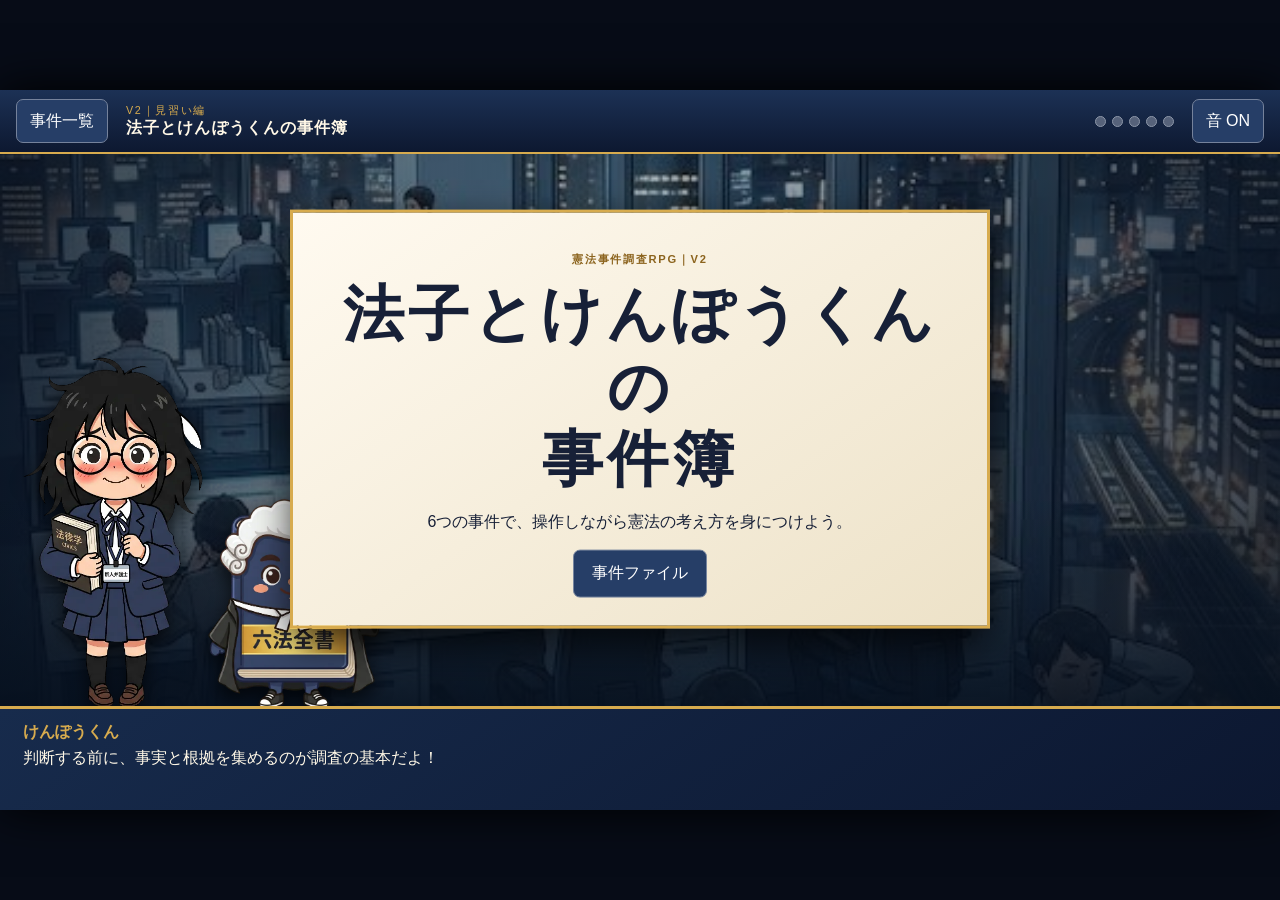
==== app-v2/index.html @ ebc937e1 "Publish Noriko and Kenpo V2 as separate game" ====
<!doctype html>
<html lang="ja">
<head>
  <meta charset="utf-8">
  <meta name="viewport" content="width=device-width,initial-scale=1,viewport-fit=cover">
  <meta name="theme-color" content="#101b35">
  <title>法子とけんぽうくんの事件簿 V2｜見習い編</title>
  <link rel="stylesheet" href="styles.css">
  <link rel="stylesheet" href="v3.css">
</head>
<body>
  <main id="game" class="game-shell">
    <header class="hud">
      <button id="homeButton" class="hud-button">事件一覧</button>
      <div class="hud-title"><small id="caseNumber">V2｜見習い編</small><strong id="caseTitle">法子とけんぽうくんの事件簿</strong></div>
      <div id="progress" class="progress" aria-label="事件の進行"></div>
      <button id="soundButton" class="hud-button">音 ON</button>
    </header>
    <section id="stage" class="stage" data-case="0">
      <div class="backdrop"></div>
      <img id="noriko" class="character noriko" src="../images/noriko.webp" alt="法子">
      <img id="client" class="character client" src="../images/sadako.webp" alt="相談者">
      <img id="kenpo" class="character kenpo" src="../images/kenpoukun.webp" alt="けんぽうくん">
      <section id="screen" class="screen"></section>
    </section>
    <footer class="message-window" aria-live="polite"><b id="speaker">法子</b><p id="message">6つの事件を調査し、憲法の根拠で解決しよう。</p></footer>
  </main>
  <script src="questions.js"></script>
  <script src="audio.js"></script>
  <script src="game-v3.js"></script>
</body>
</html>
---- app-v2/styles.css ----
:root{color-scheme:dark;--navy:#0d1830;--navy2:#182d52;--ivory:#fff8e7;--paper:#f5ecd5;--gold:#d7ab4e;--teal:#4ca79d;--coral:#d87665;--ink:#172037;--muted:#756f65}
body{display:grid;place-items:center}
.game-shell{min-height:min(540px,100vh)!important}
button{touch-action:manipulation}
.lamp-row{grid-template-columns:repeat(auto-fit,minmax(130px,1fr))!important}
.screen>.panel{animation:panelIn .3s ease-out}
.screen>.work-panel{animation:workIn .3s ease-out}
.character.react-correct{animation:characterJump .48s ease-out}
.character.react-wrong{animation:characterShake .38s ease-out}
.character.react-clear{animation:characterClear .8s ease-out}
.reward-toast{position:absolute;z-index:70;left:50%;top:14%;transform:translateX(-50%);padding:13px 25px;border:3px double #f5d78d;background:#152a4d;color:#fff8e7;box-shadow:0 10px 25px #000a;animation:rewardToast 1.45s ease forwards;pointer-events:none;font-weight:700;letter-spacing:.05em}
.stage-flash:after{content:"";position:absolute;z-index:60;inset:0;background:#fff4bd;pointer-events:none;animation:stageFlash .55s ease-out forwards}
.particle{position:absolute;z-index:65;top:13%;width:9px;height:18px;background:var(--gold);pointer-events:none;animation:particleFall 1.45s ease-in forwards}
@keyframes panelIn{from{opacity:0;transform:translate(-50%,calc(-50% + 10px))}to{opacity:1;transform:translate(-50%,-50%)}}
@keyframes workIn{from{opacity:0;transform:translateY(10px)}to{opacity:1;transform:translateY(0)}}
@keyframes characterJump{40%{transform:translateY(-18px) scale(1.04)}70%{transform:translateY(2px)}}
@keyframes characterShake{25%{transform:translateX(-9px) rotate(-1deg)}75%{transform:translateX(9px) rotate(1deg)}}
@keyframes characterClear{35%{transform:translateY(-20px) scale(1.08)}65%{transform:translateY(-8px) scale(1.04)}}
@keyframes rewardToast{0%{opacity:0;transform:translate(-50%,-12px) scale(.92)}18%,70%{opacity:1;transform:translate(-50%,0) scale(1)}100%{opacity:0;transform:translate(-50%,-18px)}}
@keyframes stageFlash{from{opacity:.75}to{opacity:0}}
@keyframes particleFall{to{transform:translate(var(--drift),430px) rotate(420deg);opacity:0}}
*{box-sizing:border-box}html,body{margin:0;width:100%;height:100%;overflow:hidden;background:#070c17;font-family:"Hiragino Kaku Gothic ProN","Yu Gothic",sans-serif}.game-shell{position:relative;width:min(100vw,177.777vh);height:min(100vh,56.25vw);min-height:540px;margin:auto;overflow:hidden;background:var(--navy);color:var(--ivory);box-shadow:0 0 45px #000}.hud{height:64px;padding:7px 16px;display:grid;grid-template-columns:auto 1fr auto auto;align-items:center;gap:18px;background:linear-gradient(#1c3155,#0d1830);border-bottom:2px solid var(--gold);position:relative;z-index:30}.hud-title small{display:block;color:var(--gold);font-size:.67rem;letter-spacing:.16em}.hud-title strong{font-family:serif;letter-spacing:.07em}.hud-button{min-height:44px;padding:0 13px;border:1px solid #75829b;border-radius:7px;background:#263e67;color:#fff}.progress{display:flex;gap:6px}.progress i{width:11px;height:11px;border-radius:50%;background:#56627a;border:1px solid #8d97a9}.progress i.on{background:var(--gold);box-shadow:0 0 8px #e9c878}.stage{position:absolute;inset:64px 0 104px;isolation:isolate}.backdrop{position:absolute;inset:0;z-index:-4;background:linear-gradient(90deg,#07101fd8,#07101f40 48%,#07101fc8),url("../images/bg/bg_office.jpg") center/cover;transition:background-image .35s}.stage[data-case="1"] .backdrop{background-image:linear-gradient(90deg,#07101fd8,#07101f40 48%,#07101fc8),url("case01.webp")}.stage[data-case="2"] .backdrop{background-image:linear-gradient(90deg,#07101fd8,#07101f40 48%,#07101fc8),url("case02.webp")}.stage[data-case="3"] .backdrop{background-image:linear-gradient(90deg,#07101fd8,#07101f40 48%,#07101fc8),url("case03.webp")}.stage[data-case="4"] .backdrop{background-image:linear-gradient(90deg,#07101fd8,#07101f40 48%,#07101fc8),url("case04.webp")}.stage[data-case="5"] .backdrop{background-image:linear-gradient(90deg,#07101fd8,#07101f40 48%,#07101fc8),url("case05.webp")}.stage[data-case="6"] .backdrop{background-image:linear-gradient(90deg,#07101fd8,#07101f40 48%,#07101fc8),url("case06.webp")}.backdrop:after{content:"";position:absolute;inset:0;background:linear-gradient(transparent 62%,#06101ed9)}.character{position:absolute;bottom:-1%;max-height:65%;filter:drop-shadow(0 8px 9px #000a);transition:.3s}.noriko{left:1.5%}.client{right:2%}.kenpo{left:16%;max-height:39%}.screen{position:absolute;inset:0;z-index:5}.panel,.work-panel{position:absolute;background:linear-gradient(145deg,#fffaf0,#ede2c8);color:var(--ink);border:3px solid var(--gold);box-shadow:0 14px 36px #000b}.panel{left:50%;top:48%;width:min(700px,78%);transform:translate(-50%,-50%);padding:28px;text-align:center}.panel h1{margin:.1em 0;font:700 clamp(2rem,4.8vw,4rem)/1.18 serif;letter-spacing:.07em}.panel h2,.work-panel h2{font-family:serif}.eyebrow,.mini-label{color:#8c641e;font-size:.7rem;font-weight:700;letter-spacing:.15em}.work-panel{inset:2.5% 13%;padding:18px 22px;overflow:auto}.work-head{display:flex;justify-content:space-between;align-items:start;gap:14px;border-bottom:1px solid #c3b182}.work-head h2{margin:3px 0 11px}.instruction{padding:9px 12px;background:#e6dcc4;border-left:5px solid var(--teal)}button{font:inherit;cursor:pointer}.primary,.secondary,.choice,.tile,.case-card{min-height:48px;border-radius:7px}.primary{padding:9px 22px;border:2px solid #f5d78d;background:linear-gradient(#e9bf61,#b9832e);color:#19223a;font-weight:700;box-shadow:0 4px 0 #73511b}.primary:disabled{opacity:.42;cursor:not-allowed}.secondary{padding:9px 18px;border:1px solid #77859e;background:#263e67;color:#fff}.case-grid{display:grid;grid-template-columns:repeat(3,1fr);gap:12px;margin:18px 0}.case-card{padding:15px;text-align:left;background:#fffaf0;border:2px solid #b99c5b;color:var(--ink)}.case-card small{display:block;color:#8d6b27}.case-card b{display:block;margin:4px 0;font-family:serif}.case-card.locked{filter:grayscale(1);opacity:.58}.case-card.cleared{border-color:var(--teal);box-shadow:inset 0 0 0 2px #4ca79d55}.status{float:right;color:#2e7f75}.action-grid,.answer-grid,.evidence-grid,.match-grid{display:grid;grid-template-columns:repeat(3,1fr);gap:10px;margin:14px 0}.choice,.tile{padding:12px;background:#fffaf1;color:var(--ink);border:2px solid #c7b27b;text-align:left}.choice:hover,.tile:hover,.selected{border-color:var(--teal)!important;box-shadow:0 0 0 3px #4ca79d44}.correct{background:#d8f0e9!important;border-color:#2d8d7e!important}.wrong{background:#f3d7d1!important;border-color:#bd5f51!important}.feedback{min-height:46px;margin:10px 0;padding:10px 12px;background:#e7ddc6;border-left:5px solid var(--teal)}.people-grid{display:grid;grid-template-columns:repeat(10,1fr);gap:6px;margin:12px 0}.person{aspect-ratio:1;border-radius:50% 50% 42% 42%;background:#b6b1a5;border:2px solid #8e887b}.person.on{background:var(--teal);border-color:#28766e;box-shadow:0 0 10px #4ca79d99}.range{width:100%;min-height:44px;accent-color:var(--teal)}.meter-row{display:grid;grid-template-columns:1fr 1fr;gap:12px}.meter{padding:10px;background:#fff;border:1px solid #c6b58b}.meter b{float:right}.bar{display:block;height:9px;margin-top:9px;background:var(--coral);transition:.25s}.meter:nth-child(2) .bar{background:var(--teal)}.slots{display:grid;grid-template-columns:repeat(3,1fr);gap:10px;margin:12px 0}.slot{min-height:92px;padding:10px;background:#f2ead7;border:2px dashed #aa9a76}.slot strong{display:block;color:#85621f}.token-row{display:flex;flex-wrap:wrap;gap:8px}.token{padding:10px 14px;border:2px solid #c7b27b;background:#fffaf0;color:var(--ink);border-radius:20px}.hotspot-scene{position:relative;min-height:190px;margin:12px 0;background:linear-gradient(145deg,#273b5e,#111c34);border:2px solid #ad9157}.hotspot{position:absolute;min-width:105px;padding:9px;border:2px solid #d8bc74;background:#fff8e8;color:var(--ink);border-radius:30px}.hotspot:nth-child(1){left:8%;top:15%}.hotspot:nth-child(2){right:10%;top:20%}.hotspot:nth-child(3){left:34%;bottom:18%}.hotspot.found{background:#cfece4;border-color:var(--teal)}.gate-row{display:grid;grid-template-columns:repeat(3,1fr);gap:12px}.gate{padding:15px;background:#343d50;color:#d4d8df;border:2px solid #626d82}.gate.open{background:#d8f0e9;color:#17352f;border-color:var(--teal)}.lamp-row{display:grid;grid-template-columns:repeat(4,1fr);gap:10px}.lamp{padding:16px 8px;background:#3e4655;color:#c5cad4;border:2px solid #667084}.lamp.on{background:#e4c267;color:#322612;border-color:#ffe2a0;box-shadow:0 0 15px #e4c26788}.judgment{padding:18px;background:#fff;border:1px solid #c9b88e;font-size:1.07rem;line-height:1.8}.stamp{display:inline-block;margin:0;padding:10px 17px;border:5px double #a42f2f;color:#a42f2f;font:700 1.45rem serif;transform:rotate(-5deg)}.stars{color:#c78d22;font-size:2rem;letter-spacing:.12em}.record{text-align:left;margin:12px 0}.record div{display:flex;gap:12px;padding:7px;border-bottom:1px solid #cabc98}.record b{width:7.5em}.message-window{position:absolute;z-index:40;left:0;right:0;bottom:0;height:104px;padding:13px 23px;background:linear-gradient(145deg,#172b4c,#0c1730);border-top:3px solid var(--gold)}.message-window b{color:var(--gold)}.message-window p{margin:5px 0}.shake{animation:shake .28s}.pop{animation:pop .35s}@keyframes shake{25%{transform:translateX(-7px)}75%{transform:translateX(7px)}}@keyframes pop{50%{transform:scale(1.05)}}@media(max-width:900px){.hud{grid-template-columns:auto 1fr auto}.progress{display:none}.stage{bottom:96px}.message-window{height:96px}.work-panel{inset:2% 5%}.character{opacity:.46}.case-grid{grid-template-columns:repeat(2,1fr)}.action-grid,.answer-grid{grid-template-columns:1fr}.panel{padding:20px}.slots{grid-template-columns:1fr 1fr}}
---- app-v2/v3.css ----
.title-actions{display:flex;justify-content:center;gap:10px;flex-wrap:wrap;margin-top:17px}
.case-card .case-meta{display:grid;grid-template-columns:repeat(3,1fr);gap:4px;margin-top:8px;font-size:.67rem;color:#625c50}
.case-card .case-meta em{font-style:normal;padding:4px;background:#eee3ca;border-radius:4px;text-align:center}
.case-card.graduation{grid-column:1/-1;text-align:center;background:linear-gradient(135deg,#fff6cf,#efe0a8)}
.continue-note{margin:8px 0 0;color:#5a5348;font-size:.76rem}
.mission-bar{display:grid;grid-template-columns:1fr auto;gap:12px;align-items:center;padding:10px 12px;background:#182d52;color:#fff8e7;border:2px solid #d7ab4e}
.mission-bar strong{color:#f5d78d}
.work-panel .primary+.secondary,.panel .primary+.secondary{margin-left:8px}
.shift-list{display:grid;grid-template-columns:repeat(3,1fr);gap:9px;margin:12px 0}
.shift-card{padding:12px;background:#fff;border:2px solid #c7b27b;color:#172037;text-align:left;min-height:86px}
.shift-card small{display:block;color:#8c641e;margin-bottom:5px}
.shift-card.done{background:#d8f0e9;border-color:#2d8d7e}
.turnout-box{display:grid;grid-template-columns:1fr 1fr;gap:12px;align-items:center;margin-top:12px}
.corridor{display:grid;grid-template-columns:82px 1fr 82px;gap:12px;align-items:center;min-height:170px;margin:12px 0;padding:14px;background:linear-gradient(90deg,#14213c,#324c72 50%,#14213c);border:2px solid #d7ab4e}
.corridor-door{display:grid;place-items:center;height:120px;border:4px double #d7ab4e;background:#101b35;color:#f5d78d;font-weight:700}
.rule-file{padding:16px;background:#fff8e7;color:#172037;border:3px solid #c7b27b;box-shadow:0 8px 18px #0005}
.rule-file b{display:block;margin-bottom:8px;color:#8c641e}
.route-map{display:grid;grid-template-columns:1fr auto 1fr;gap:9px;align-items:center;margin:12px 0}
.route-node{padding:12px;background:#fff;border:2px solid #c7b27b;min-height:72px}
.route-arrow{color:#8c641e;font-size:1.4rem}
.social-scene{position:relative;min-height:190px;margin:12px 0;background:linear-gradient(150deg,#243a63,#0d1830);border:2px solid #d7ab4e;overflow:hidden}
.social-scene:before{content:"投稿された写真";position:absolute;left:50%;top:50%;transform:translate(-50%,-50%);width:45%;height:58%;display:grid;place-items:center;background:#ddd0b0;color:#172037;border:4px solid #fff8e7;font-family:serif}
.clue{position:absolute;z-index:2;padding:9px 12px;border:2px solid #f5d78d;border-radius:22px;background:#fff8e7;color:#172037}
.clue:nth-child(1){left:6%;top:15%}.clue:nth-child(2){right:5%;top:19%}.clue:nth-child(3){left:10%;bottom:12%}.clue:nth-child(4){right:10%;bottom:10%}
.clue.found{background:#d8f0e9;border-color:#2d8d7e}
.sequence{display:grid;grid-template-columns:repeat(4,1fr);gap:8px;margin:12px 0}
.sequence .choice{min-height:78px;text-align:center}
.sequence-log{display:flex;gap:6px;flex-wrap:wrap;min-height:38px;padding:7px;background:#e7ddc6}
.sequence-log span{padding:5px 8px;background:#263e67;color:#fff;border-radius:4px}
.scenario-card{padding:14px 16px;margin:10px 0;background:#fff;border:2px solid #c7b27b}
.scenario-card dl{display:grid;grid-template-columns:auto 1fr;gap:7px 12px;margin:8px 0}.scenario-card dt{font-weight:700;color:#8c641e}.scenario-card dd{margin:0}
.gate-checks{display:grid;grid-template-columns:repeat(3,1fr);gap:9px;margin:12px 0}.gate-check{padding:12px;background:#343d50;color:#fff;border:2px solid #69758c}.gate-check.open{background:#d8f0e9;color:#17352f;border-color:#2d8d7e}.gate-check.missing{background:#f3d7d1;color:#572b25;border-color:#bd5f51}
.framework-note{font-size:.73rem;color:#61594c}
.plain-pair{display:grid;grid-template-columns:1fr auto 1fr;gap:9px;align-items:center;margin:12px 0}.plain-pair>div{padding:14px;background:#fff;border:2px solid #c7b27b}
.key-rack{display:grid;grid-template-columns:repeat(4,1fr);gap:8px;margin:12px 0}.decision-key{padding:12px 7px;background:#343d50;color:#d4d8df;border:2px solid #667084}.decision-key.on{background:#e4c267;color:#322612;border-color:#ffe2a0;box-shadow:0 0 15px #e4c26788}
.remedial{padding:12px;margin:10px 0;background:#fff2cc;border:2px solid #d7ab4e}.remedial b{color:#8c641e}
.score-strip{display:grid;grid-template-columns:repeat(3,1fr);gap:8px;margin:12px 0}.score-strip div{padding:10px;background:#fff;border:1px solid #c9b88e}.score-strip b{display:block;color:#8c641e}
.ending-badge{display:inline-grid;place-items:center;width:128px;height:128px;border-radius:50%;border:7px double #d7ab4e;background:#182d52;color:#f5d78d;font:700 1.1rem/1.4 serif;box-shadow:0 0 24px #d7ab4e88}
@media(max-width:900px){.shift-list,.gate-checks{grid-template-columns:1fr}.sequence,.key-rack{grid-template-columns:repeat(2,1fr)}.turnout-box{grid-template-columns:1fr}.corridor{grid-template-columns:55px 1fr 55px}.case-card .case-meta{display:none}.plain-pair{grid-template-columns:1fr}.plain-pair>span{display:none}}
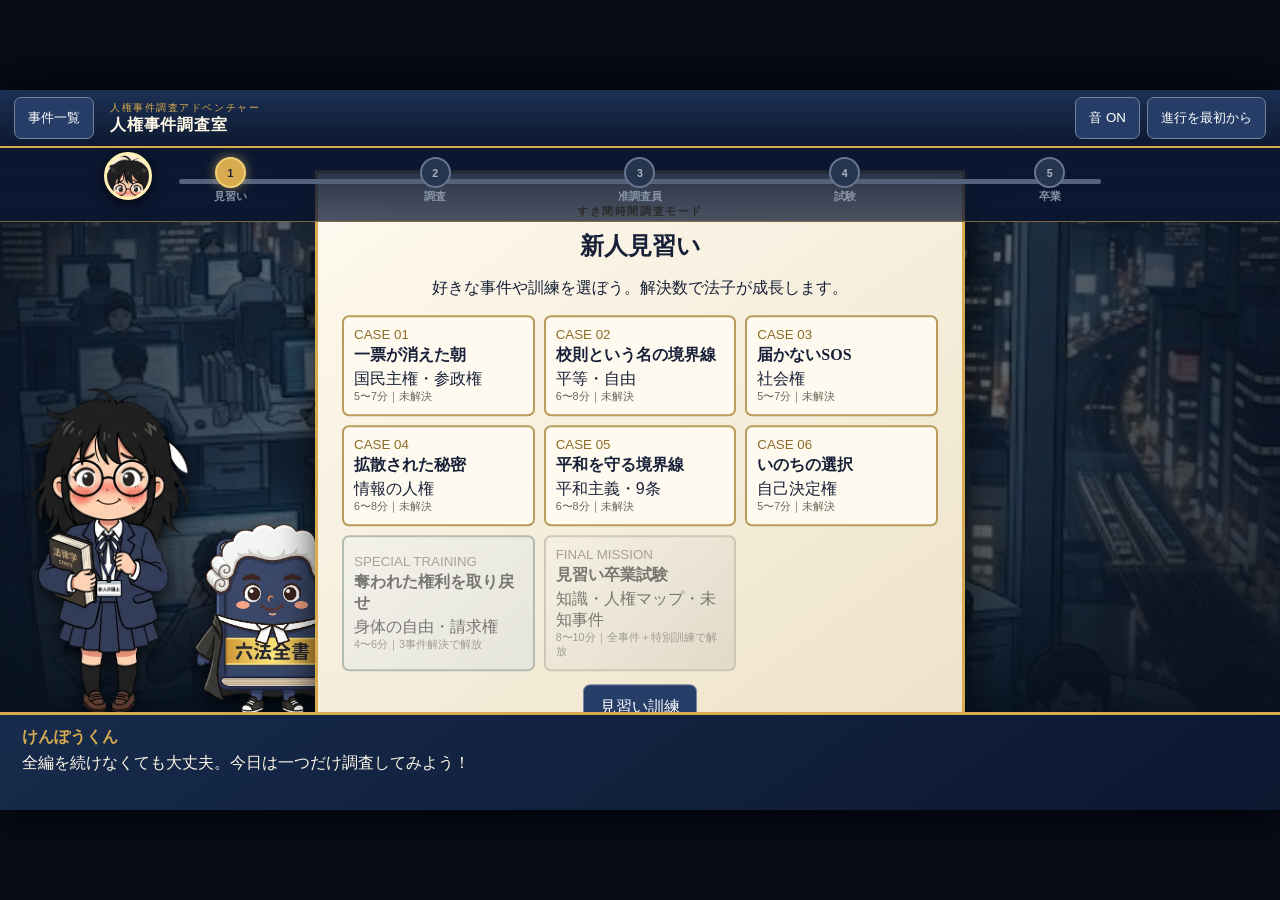
==== commit 3a3a8689: "Upgrade Noriko V2 investigation game" ====
--- a/app-v2/index.html
+++ b/app-v2/index.html
@@ -3,30 +3,37 @@
 <head>
   <meta charset="utf-8">
   <meta name="viewport" content="width=device-width,initial-scale=1,viewport-fit=cover">
-  <meta name="theme-color" content="#101b35">
-  <title>法子とけんぽうくんの事件簿 V2｜見習い編</title>
-  <link rel="stylesheet" href="styles.css">
-  <link rel="stylesheet" href="v3.css">
+  <meta name="theme-color" content="#0d1830">
+  <title>法子とけんぽうくん V2｜人権事件調査室</title>
+  <link rel="stylesheet" href="preview-v4.css">
 </head>
 <body>
-  <main id="game" class="game-shell">
-    <header class="hud">
-      <button id="homeButton" class="hud-button">事件一覧</button>
-      <div class="hud-title"><small id="caseNumber">V2｜見習い編</small><strong id="caseTitle">法子とけんぽうくんの事件簿</strong></div>
-      <div id="progress" class="progress" aria-label="事件の進行"></div>
-      <button id="soundButton" class="hud-button">音 ON</button>
+  <main class="preview-shell">
+    <header class="topbar">
+      <button id="mapButton" class="top-button">事件一覧</button>
+      <div class="title"><small>人権事件調査アドベンチャー</small><strong id="screenTitle">人権事件調査室</strong></div>
+      <div class="top-actions">
+        <button id="soundButton" class="top-button" aria-pressed="true">音 ON</button>
+        <button id="resetButton" class="top-button">進行を最初から</button>
+      </div>
     </header>
-    <section id="stage" class="stage" data-case="0">
+    <section class="growth" aria-label="法子の成長段階">
+      <div class="growth-line"></div>
+      <div id="growthSteps" class="growth-steps"></div>
+      <div id="norikoMarker" class="noriko-marker"><img src="../images/noriko.webp" alt="現在地の法子"></div>
+    </section>
+    <section id="stage" class="stage" data-view="map">
       <div class="backdrop"></div>
-      <img id="noriko" class="character noriko" src="../images/noriko.webp" alt="法子">
-      <img id="client" class="character client" src="../images/sadako.webp" alt="相談者">
-      <img id="kenpo" class="character kenpo" src="../images/kenpoukun.webp" alt="けんぽうくん">
+      <img class="character noriko" src="../images/noriko.webp" alt="法子">
+      <img id="client" class="character client" src="../images/sadako.webp" alt="依頼人" hidden>
+      <img class="character kenpo" src="../images/kenpoukun.webp" alt="けんぽうくん">
       <section id="screen" class="screen"></section>
     </section>
-    <footer class="message-window" aria-live="polite"><b id="speaker">法子</b><p id="message">6つの事件を調査し、憲法の根拠で解決しよう。</p></footer>
+    <footer class="dialogue" aria-live="polite"><b id="speaker">けんぽうくん</b><p id="message">すき間時間でも、好きな事件から調査できるよ！</p></footer>
   </main>
   <script src="questions.js"></script>
-  <script src="audio.js"></script>
-  <script src="game-v3.js"></script>
+  <script src="training-data.js"></script>
+  <script src="audio-v4.js"></script>
+  <script src="preview-v4.js"></script>
 </body>
 </html>
--- a/app-v2/preview-v4.css
+++ b/app-v2/preview-v4.css
@@ -0,0 +1,9 @@
+:root{--navy:#0d1830;--navy2:#182d52;--ivory:#fff8e7;--paper:#f5ecd5;--gold:#d7ab4e;--teal:#4ca79d;--coral:#d87665;--ink:#172037}
+.top-actions{display:flex;gap:7px}.top-button[aria-pressed="false"]{opacity:.62}
+*{box-sizing:border-box}html,body{margin:0;width:100%;height:100%;overflow:hidden;background:#070c17;font-family:"Hiragino Kaku Gothic ProN","Yu Gothic",sans-serif}body{display:grid;place-items:center}.preview-shell{position:relative;width:min(100vw,177.777vh);height:min(100vh,56.25vw);overflow:hidden;background:var(--navy);color:var(--ivory);box-shadow:0 0 45px #000}.topbar{height:58px;padding:6px 14px;display:grid;grid-template-columns:auto 1fr auto;align-items:center;gap:16px;background:linear-gradient(#1c3155,#0d1830);border-bottom:2px solid var(--gold);position:relative;z-index:40}.title small{display:block;color:var(--gold);font-size:.65rem;letter-spacing:.15em}.title strong{font-family:serif;letter-spacing:.05em}.top-button{min-height:42px;padding:0 13px;border:1px solid #75829b;border-radius:7px;background:#263e67;color:#fff;cursor:pointer}.growth{position:absolute;z-index:35;top:58px;left:0;right:0;height:74px;padding:9px 10%;background:linear-gradient(180deg,#0b1731ee,#0b1731bb);border-bottom:1px solid #d7ab4e88}.growth-line{position:absolute;left:14%;right:14%;top:31px;height:5px;border-radius:4px;background:#55627c}.growth-line:after{content:"";display:block;width:var(--growth,0%);height:100%;background:linear-gradient(90deg,#4ca79d,#f1cf75);box-shadow:0 0 12px #f1cf75}.growth-steps{position:relative;display:grid;grid-template-columns:repeat(5,1fr);z-index:2}.growth-step{text-align:center;color:#8994a8;font-size:.66rem}.growth-step i{display:grid;place-items:center;width:31px;height:31px;margin:auto;border-radius:50%;border:2px solid #69758c;background:#26354e;color:#aab2c2;font-style:normal;font-weight:800}.growth-step.done i,.growth-step.current i{border-color:#f1cf75;background:#d7ab4e;color:#18213a;box-shadow:0 0 12px #f1cf7588}.growth-step b{display:block;margin-top:2px}.noriko-marker{position:absolute;z-index:4;top:4px;left:var(--marker,10%);width:48px;height:48px;border:3px solid #fff1b6;border-radius:50%;overflow:hidden;background:#fff1d7;box-shadow:0 3px 13px #000c;transform:translateX(-50%);transition:left .8s cubic-bezier(.22,1.4,.45,1)}.noriko-marker img{width:155%;max-width:none;margin-left:-28%;margin-top:-3%;filter:drop-shadow(0 2px 2px #0005)}.stage{position:absolute;inset:132px 0 98px;isolation:isolate}.backdrop{position:absolute;inset:0;z-index:-4;background:linear-gradient(90deg,#07101fe0,#07101f55 48%,#07101fd8),url("../images/bg/bg_office.jpg") center/cover}.stage[data-view="training"] .backdrop{background-image:linear-gradient(90deg,#07101fe0,#07101f55 48%,#07101fd8),url("../images/bg/bg_archive.jpg")}.stage[data-view="case1"] .backdrop{background-image:linear-gradient(90deg,#07101fe0,#07101f55 48%,#07101fd8),url("case01.webp")}.backdrop:after{content:"";position:absolute;inset:0;background:linear-gradient(transparent 60%,#06101ed9)}.character{position:absolute;bottom:-1%;max-height:68%;filter:drop-shadow(0 8px 9px #000a);transition:.3s}.noriko{left:1.5%}.client{right:1.5%}.kenpo{left:15%;max-height:40%}.screen{position:absolute;inset:0;z-index:5}.panel,.work-panel{position:absolute;background:linear-gradient(145deg,#fffaf0,#ede2c8);color:var(--ink);border:3px solid var(--gold);box-shadow:0 14px 36px #000b}.panel{left:50%;top:49%;width:min(650px,58%);transform:translate(-50%,-50%);padding:20px 24px;text-align:center}.panel h1{margin:.1em 0;font:700 clamp(1.7rem,3.2vw,2.8rem)/1.17 serif}.panel h2,.work-panel h2{font-family:serif;margin:.25em 0}.work-panel{inset:3% 17%;padding:16px 19px;overflow:auto}.eyebrow,.mini-label{color:#8c641e;font-size:.7rem;font-weight:700;letter-spacing:.14em}.primary,.secondary,.choice,.case-card,.timeline-card{min-height:46px;border-radius:7px;font:inherit;cursor:pointer}.primary{padding:9px 20px;border:2px solid #f5d78d;background:linear-gradient(#e9bf61,#b9832e);color:#19223a;font-weight:700;box-shadow:0 4px 0 #73511b}.secondary{padding:9px 16px;border:1px solid #77859e;background:#263e67;color:#fff}.screen-actions{display:flex;gap:8px;justify-content:center;flex-wrap:wrap;margin-top:13px}.case-grid{display:grid;grid-template-columns:repeat(3,1fr);gap:9px;margin-top:12px}.case-card{padding:10px;text-align:left;background:#fffaf0;border:2px solid #b99c5b;color:var(--ink)}.case-card small{display:block;color:#8d6b27}.case-card b{display:block;margin:3px 0;font-family:serif}.case-card.completed{border-color:var(--teal);box-shadow:inset 0 0 0 2px #4ca79d44}.case-card .meta{font-size:.67rem;color:#6c6458}.training-grid{display:grid;grid-template-columns:1fr 1fr;gap:9px;margin:12px 0}.training-card{padding:12px;text-align:left;background:#fff;border:2px solid #c7b27b;color:var(--ink);cursor:pointer}.training-card b{display:block;color:#7a5a1e}.timeline{display:grid;grid-template-columns:repeat(5,1fr);gap:6px;margin:10px 0}.timeline-slot{min-height:54px;padding:7px;border:2px dashed #a79368;background:#eee5d1;font-size:.68rem}.timeline-slot.filled{border-style:solid;border-color:var(--teal);background:#d8f0e9}.timeline-options{display:grid;grid-template-columns:repeat(3,1fr);gap:8px}.timeline-card{padding:9px;background:#fffaf0;border:2px solid #c7b27b;color:var(--ink);text-align:left}.timeline-card b,.timeline-card small{display:block}.timeline-card small{color:#8c641e}.feedback{min-height:42px;margin:9px 0;padding:9px 11px;background:#e7ddc6;border-left:5px solid var(--teal)}.knowledge-grid,.policy-grid,.answer-grid{display:grid;grid-template-columns:repeat(3,1fr);gap:9px;margin:11px 0}.choice{padding:10px;background:#fffaf1;color:var(--ink);border:2px solid #c7b27b;text-align:left}.choice.correct{background:#d8f0e9;border-color:#2d8d7e}.choice.wrong{background:#f3d7d1;border-color:#bd5f51}.case-progress{display:flex;gap:5px;justify-content:center}.case-progress i{width:10px;height:10px;border-radius:50%;background:#9f9a8f}.case-progress i.on{background:#d7ab4e}.stamp{display:inline-block;padding:8px 15px;border:5px double #a42f2f;color:#a42f2f;font:700 1.3rem serif;transform:rotate(-5deg)}.dialogue{position:absolute;z-index:40;left:0;right:0;bottom:0;height:98px;padding:12px 22px;background:linear-gradient(145deg,#172b4c,#0c1730);border-top:3px solid var(--gold)}.dialogue b{color:var(--gold)}.dialogue p{margin:5px 0}.rank-pop{position:absolute;z-index:80;left:50%;top:38%;transform:translate(-50%,-50%);padding:18px 30px;background:#152a4d;border:4px double #f5d78d;color:#fff8e7;text-align:center;box-shadow:0 14px 35px #000c;animation:rankPop 2.1s ease forwards}.rank-pop b{display:block;color:#f5d78d;font:700 1.5rem serif}@keyframes rankPop{0%{opacity:0;transform:translate(-50%,-30%) scale(.8)}18%,75%{opacity:1;transform:translate(-50%,-50%) scale(1)}100%{opacity:0;transform:translate(-50%,-65%) scale(1.04)}}
+@media(max-width:900px){.preview-shell{min-height:540px}.growth{padding-left:5%;padding-right:5%}.growth-step b{display:none}.stage{bottom:92px}.dialogue{height:92px}.panel{width:68%;padding:16px}.work-panel{inset:2% 12%}.case-grid{grid-template-columns:repeat(2,1fr)}.timeline-options,.knowledge-grid,.policy-grid,.answer-grid{grid-template-columns:1fr}.character{max-height:61%}.kenpo{max-height:34%}}
+
+/* Full V4 activity screens */
+.stage[data-view="case2"] .backdrop{background-image:linear-gradient(90deg,#07101fe0,#07101f55 48%,#07101fd8),url("case02.webp")}.stage[data-view="case3"] .backdrop{background-image:linear-gradient(90deg,#07101fe0,#07101f55 48%,#07101fd8),url("case03.webp")}.stage[data-view="case4"] .backdrop{background-image:linear-gradient(90deg,#07101fe0,#07101f55 48%,#07101fd8),url("case04.webp")}.stage[data-view="case5"] .backdrop{background-image:linear-gradient(90deg,#07101fe0,#07101f55 48%,#07101fd8),url("case05.webp")}.stage[data-view="case6"] .backdrop{background-image:linear-gradient(90deg,#07101fe0,#07101f55 48%,#07101fd8),url("case06.webp")}.stage[data-view="special"] .backdrop{background-image:linear-gradient(90deg,#07101fe0,#07101f55 48%,#07101fd8),url("../images/bg/bg_courtroom.jpg")}.stage[data-view="graduation"] .backdrop{background-image:linear-gradient(90deg,#07101fe0,#07101f55 48%,#07101fd8),url("../images/bg/bg_ending.jpg")}
+.case-card.special-card{background:linear-gradient(135deg,#eaf4f0,#cfe6df);border-color:#4ca79d}.case-card.graduation-card{background:linear-gradient(135deg,#fff4c9,#ead18c);border-color:#d7ab4e}.case-card:disabled{filter:grayscale(.8);opacity:.58;cursor:not-allowed}.mission-bar{display:grid;grid-template-columns:1fr auto;gap:10px;align-items:center;padding:9px 11px;background:#182d52;color:#fff8e7;border:2px solid #d7ab4e}.mission-bar strong{color:#f5d78d}.rule-card,.scenario-card{margin:10px 0;padding:12px;background:#fff;border:2px solid #c7b27b}.rule-card strong,.scenario-card strong{display:block;margin-bottom:5px;color:#7a5a1e}.route-row{display:grid;grid-template-columns:1fr auto 1fr;gap:8px;align-items:center;margin:11px 0}.route-box{min-height:70px;padding:10px;background:#fff;border:2px solid #c7b27b}.route-arrow{color:#8c641e;font-size:1.5rem}.clue-scene{display:grid;grid-template-columns:repeat(2,1fr);gap:9px;min-height:150px;padding:16px;margin:10px 0;background:linear-gradient(145deg,#263b60,#111d36);border:2px solid #d7ab4e}.clue-button{padding:10px;border:2px solid #f5d78d;border-radius:24px;background:#fff8e7;color:#172037;font:inherit;cursor:pointer}.clue-button.found{background:#d8f0e9;border-color:#2d8d7e}.sequence-log{display:flex;gap:6px;flex-wrap:wrap;min-height:37px;padding:7px;background:#e7ddc6}.sequence-log span{padding:5px 8px;background:#263e67;color:#fff;border-radius:4px}.gate-list{display:grid;grid-template-columns:repeat(3,1fr);gap:8px;margin:10px 0}.gate-item{padding:10px;background:#fff;border:2px solid #c7b27b}.gate-item.checked{background:#d8f0e9;border-color:#2d8d7e}.key-grid{display:grid;grid-template-columns:repeat(3,1fr);gap:8px;margin:10px 0}.key-button{padding:11px;background:#343d50;color:#d4d8df;border:2px solid #667084;font:inherit;cursor:pointer}.key-button.on{background:#e4c267;color:#322612;border-color:#ffe2a0}.map-board{display:grid;grid-template-columns:repeat(3,1fr);gap:8px;margin:10px 0}.map-branch{min-height:66px;padding:9px;background:#fff;border:2px dashed #b8a77e}.map-branch.filled{border-style:solid;border-color:#4ca79d;background:#d8f0e9}.framework-note{font-size:.72rem;color:#61594c}.rank-label{display:inline-block;padding:5px 10px;border:1px solid #d7ab4e;background:#182d52;color:#f5d78d}.hidden{display:none!important}
+@media(max-width:900px){.gate-list,.key-grid,.map-board{grid-template-columns:repeat(2,1fr)}.route-row{grid-template-columns:1fr}.route-arrow{display:none}}
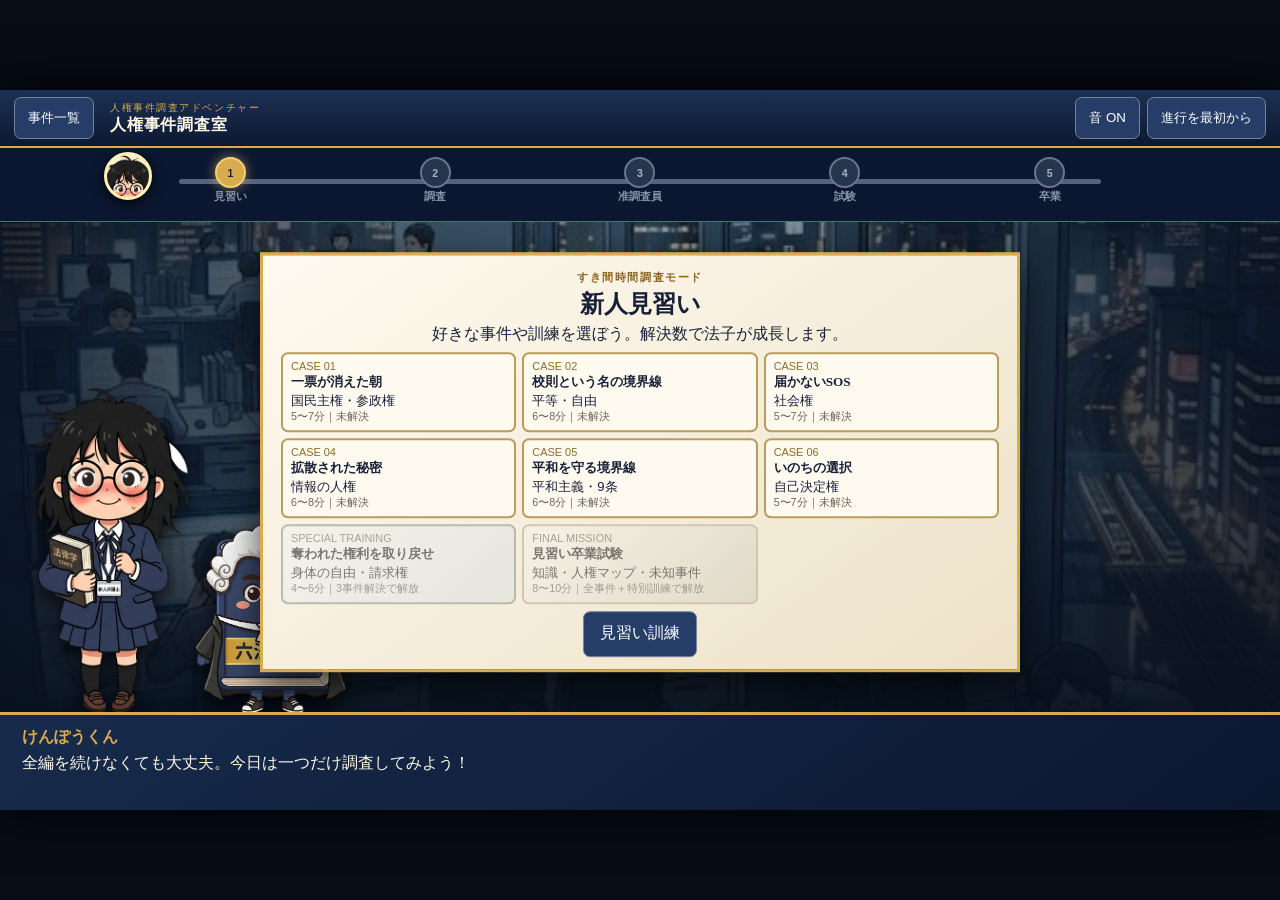
==== commit b83708df: "Refresh V2 published assets" ====
--- a/app-v2/index.html
+++ b/app-v2/index.html
@@ -5,7 +5,7 @@
   <meta name="viewport" content="width=device-width,initial-scale=1,viewport-fit=cover">
   <meta name="theme-color" content="#0d1830">
   <title>法子とけんぽうくん V2｜人権事件調査室</title>
-  <link rel="stylesheet" href="preview-v4.css">
+  <link rel="stylesheet" href="preview-v4.css?v=20260929b">
 </head>
 <body>
   <main class="preview-shell">
@@ -31,9 +31,9 @@
     </section>
     <footer class="dialogue" aria-live="polite"><b id="speaker">けんぽうくん</b><p id="message">すき間時間でも、好きな事件から調査できるよ！</p></footer>
   </main>
-  <script src="questions.js"></script>
-  <script src="training-data.js"></script>
-  <script src="audio-v4.js"></script>
-  <script src="preview-v4.js"></script>
+  <script src="questions.js?v=20260929b"></script>
+  <script src="training-data.js?v=20260929b"></script>
+  <script src="audio-v4.js?v=20260929b"></script>
+  <script src="preview-v4.js?v=20260929b"></script>
 </body>
 </html>
--- a/app-v2/preview-v4.css
+++ b/app-v2/preview-v4.css
@@ -6,4 +6,5 @@
 /* Full V4 activity screens */
 .stage[data-view="case2"] .backdrop{background-image:linear-gradient(90deg,#07101fe0,#07101f55 48%,#07101fd8),url("case02.webp")}.stage[data-view="case3"] .backdrop{background-image:linear-gradient(90deg,#07101fe0,#07101f55 48%,#07101fd8),url("case03.webp")}.stage[data-view="case4"] .backdrop{background-image:linear-gradient(90deg,#07101fe0,#07101f55 48%,#07101fd8),url("case04.webp")}.stage[data-view="case5"] .backdrop{background-image:linear-gradient(90deg,#07101fe0,#07101f55 48%,#07101fd8),url("case05.webp")}.stage[data-view="case6"] .backdrop{background-image:linear-gradient(90deg,#07101fe0,#07101f55 48%,#07101fd8),url("case06.webp")}.stage[data-view="special"] .backdrop{background-image:linear-gradient(90deg,#07101fe0,#07101f55 48%,#07101fd8),url("../images/bg/bg_courtroom.jpg")}.stage[data-view="graduation"] .backdrop{background-image:linear-gradient(90deg,#07101fe0,#07101f55 48%,#07101fd8),url("../images/bg/bg_ending.jpg")}
 .case-card.special-card{background:linear-gradient(135deg,#eaf4f0,#cfe6df);border-color:#4ca79d}.case-card.graduation-card{background:linear-gradient(135deg,#fff4c9,#ead18c);border-color:#d7ab4e}.case-card:disabled{filter:grayscale(.8);opacity:.58;cursor:not-allowed}.mission-bar{display:grid;grid-template-columns:1fr auto;gap:10px;align-items:center;padding:9px 11px;background:#182d52;color:#fff8e7;border:2px solid #d7ab4e}.mission-bar strong{color:#f5d78d}.rule-card,.scenario-card{margin:10px 0;padding:12px;background:#fff;border:2px solid #c7b27b}.rule-card strong,.scenario-card strong{display:block;margin-bottom:5px;color:#7a5a1e}.route-row{display:grid;grid-template-columns:1fr auto 1fr;gap:8px;align-items:center;margin:11px 0}.route-box{min-height:70px;padding:10px;background:#fff;border:2px solid #c7b27b}.route-arrow{color:#8c641e;font-size:1.5rem}.clue-scene{display:grid;grid-template-columns:repeat(2,1fr);gap:9px;min-height:150px;padding:16px;margin:10px 0;background:linear-gradient(145deg,#263b60,#111d36);border:2px solid #d7ab4e}.clue-button{padding:10px;border:2px solid #f5d78d;border-radius:24px;background:#fff8e7;color:#172037;font:inherit;cursor:pointer}.clue-button.found{background:#d8f0e9;border-color:#2d8d7e}.sequence-log{display:flex;gap:6px;flex-wrap:wrap;min-height:37px;padding:7px;background:#e7ddc6}.sequence-log span{padding:5px 8px;background:#263e67;color:#fff;border-radius:4px}.gate-list{display:grid;grid-template-columns:repeat(3,1fr);gap:8px;margin:10px 0}.gate-item{padding:10px;background:#fff;border:2px solid #c7b27b}.gate-item.checked{background:#d8f0e9;border-color:#2d8d7e}.key-grid{display:grid;grid-template-columns:repeat(3,1fr);gap:8px;margin:10px 0}.key-button{padding:11px;background:#343d50;color:#d4d8df;border:2px solid #667084;font:inherit;cursor:pointer}.key-button.on{background:#e4c267;color:#322612;border-color:#ffe2a0}.map-board{display:grid;grid-template-columns:repeat(3,1fr);gap:8px;margin:10px 0}.map-branch{min-height:66px;padding:9px;background:#fff;border:2px dashed #b8a77e}.map-branch.filled{border-style:solid;border-color:#4ca79d;background:#d8f0e9}.framework-note{font-size:.72rem;color:#61594c}.rank-label{display:inline-block;padding:5px 10px;border:1px solid #d7ab4e;background:#182d52;color:#f5d78d}.hidden{display:none!important}
+.stage[data-view="map"] .panel{width:min(760px,64%);max-height:96%;padding:12px 18px;overflow-y:auto}.stage[data-view="map"] .panel h2{margin:.1em 0}.stage[data-view="map"] .panel>p{margin:.25em 0}.stage[data-view="map"] .case-grid{gap:6px;margin-top:7px}.stage[data-view="map"] .case-card{min-height:0;padding:6px 8px;font-size:.82rem}.stage[data-view="map"] .case-card b{margin:1px 0}.stage[data-view="map"] .screen-actions{margin-top:7px}
 @media(max-width:900px){.gate-list,.key-grid,.map-board{grid-template-columns:repeat(2,1fr)}.route-row{grid-template-columns:1fr}.route-arrow{display:none}}
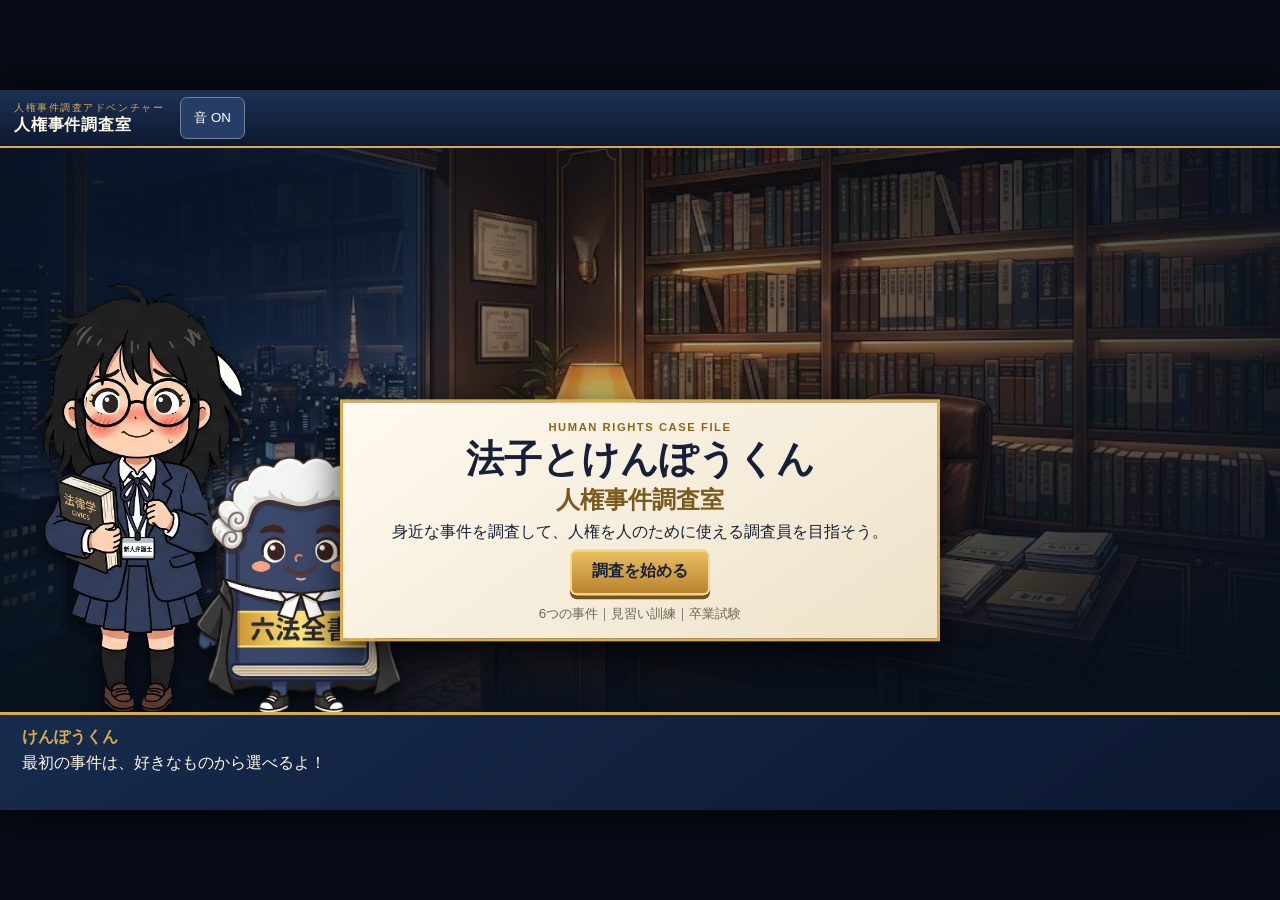
==== commit f26cb9c0: "Add V2 title screen and compact dialogue UI" ====
--- a/app-v2/index.html
+++ b/app-v2/index.html
@@ -5,7 +5,7 @@
   <meta name="viewport" content="width=device-width,initial-scale=1,viewport-fit=cover">
   <meta name="theme-color" content="#0d1830">
   <title>法子とけんぽうくん V2｜人権事件調査室</title>
-  <link rel="stylesheet" href="preview-v4.css?v=20260929b">
+  <link rel="stylesheet" href="preview-v4.css?v=20260929c">
 </head>
 <body>
   <main class="preview-shell">
@@ -31,9 +31,9 @@
     </section>
     <footer class="dialogue" aria-live="polite"><b id="speaker">けんぽうくん</b><p id="message">すき間時間でも、好きな事件から調査できるよ！</p></footer>
   </main>
-  <script src="questions.js?v=20260929b"></script>
-  <script src="training-data.js?v=20260929b"></script>
-  <script src="audio-v4.js?v=20260929b"></script>
-  <script src="preview-v4.js?v=20260929b"></script>
+  <script src="questions.js?v=20260929c"></script>
+  <script src="training-data.js?v=20260929c"></script>
+  <script src="audio-v4.js?v=20260929c"></script>
+  <script src="preview-v4.js?v=20260929c"></script>
 </body>
 </html>
--- a/app-v2/preview-v4.css
+++ b/app-v2/preview-v4.css
@@ -7,4 +7,5 @@
 .stage[data-view="case2"] .backdrop{background-image:linear-gradient(90deg,#07101fe0,#07101f55 48%,#07101fd8),url("case02.webp")}.stage[data-view="case3"] .backdrop{background-image:linear-gradient(90deg,#07101fe0,#07101f55 48%,#07101fd8),url("case03.webp")}.stage[data-view="case4"] .backdrop{background-image:linear-gradient(90deg,#07101fe0,#07101f55 48%,#07101fd8),url("case04.webp")}.stage[data-view="case5"] .backdrop{background-image:linear-gradient(90deg,#07101fe0,#07101f55 48%,#07101fd8),url("case05.webp")}.stage[data-view="case6"] .backdrop{background-image:linear-gradient(90deg,#07101fe0,#07101f55 48%,#07101fd8),url("case06.webp")}.stage[data-view="special"] .backdrop{background-image:linear-gradient(90deg,#07101fe0,#07101f55 48%,#07101fd8),url("../images/bg/bg_courtroom.jpg")}.stage[data-view="graduation"] .backdrop{background-image:linear-gradient(90deg,#07101fe0,#07101f55 48%,#07101fd8),url("../images/bg/bg_ending.jpg")}
 .case-card.special-card{background:linear-gradient(135deg,#eaf4f0,#cfe6df);border-color:#4ca79d}.case-card.graduation-card{background:linear-gradient(135deg,#fff4c9,#ead18c);border-color:#d7ab4e}.case-card:disabled{filter:grayscale(.8);opacity:.58;cursor:not-allowed}.mission-bar{display:grid;grid-template-columns:1fr auto;gap:10px;align-items:center;padding:9px 11px;background:#182d52;color:#fff8e7;border:2px solid #d7ab4e}.mission-bar strong{color:#f5d78d}.rule-card,.scenario-card{margin:10px 0;padding:12px;background:#fff;border:2px solid #c7b27b}.rule-card strong,.scenario-card strong{display:block;margin-bottom:5px;color:#7a5a1e}.route-row{display:grid;grid-template-columns:1fr auto 1fr;gap:8px;align-items:center;margin:11px 0}.route-box{min-height:70px;padding:10px;background:#fff;border:2px solid #c7b27b}.route-arrow{color:#8c641e;font-size:1.5rem}.clue-scene{display:grid;grid-template-columns:repeat(2,1fr);gap:9px;min-height:150px;padding:16px;margin:10px 0;background:linear-gradient(145deg,#263b60,#111d36);border:2px solid #d7ab4e}.clue-button{padding:10px;border:2px solid #f5d78d;border-radius:24px;background:#fff8e7;color:#172037;font:inherit;cursor:pointer}.clue-button.found{background:#d8f0e9;border-color:#2d8d7e}.sequence-log{display:flex;gap:6px;flex-wrap:wrap;min-height:37px;padding:7px;background:#e7ddc6}.sequence-log span{padding:5px 8px;background:#263e67;color:#fff;border-radius:4px}.gate-list{display:grid;grid-template-columns:repeat(3,1fr);gap:8px;margin:10px 0}.gate-item{padding:10px;background:#fff;border:2px solid #c7b27b}.gate-item.checked{background:#d8f0e9;border-color:#2d8d7e}.key-grid{display:grid;grid-template-columns:repeat(3,1fr);gap:8px;margin:10px 0}.key-button{padding:11px;background:#343d50;color:#d4d8df;border:2px solid #667084;font:inherit;cursor:pointer}.key-button.on{background:#e4c267;color:#322612;border-color:#ffe2a0}.map-board{display:grid;grid-template-columns:repeat(3,1fr);gap:8px;margin:10px 0}.map-branch{min-height:66px;padding:9px;background:#fff;border:2px dashed #b8a77e}.map-branch.filled{border-style:solid;border-color:#4ca79d;background:#d8f0e9}.framework-note{font-size:.72rem;color:#61594c}.rank-label{display:inline-block;padding:5px 10px;border:1px solid #d7ab4e;background:#182d52;color:#f5d78d}.hidden{display:none!important}
 .stage[data-view="map"] .panel{width:min(760px,64%);max-height:96%;padding:12px 18px;overflow-y:auto}.stage[data-view="map"] .panel h2{margin:.1em 0}.stage[data-view="map"] .panel>p{margin:.25em 0}.stage[data-view="map"] .case-grid{gap:6px;margin-top:7px}.stage[data-view="map"] .case-card{min-height:0;padding:6px 8px;font-size:.82rem}.stage[data-view="map"] .case-card b{margin:1px 0}.stage[data-view="map"] .screen-actions{margin-top:7px}
+.stage:not([data-view="map"]):not([data-view="title"]) .panel{top:68%;width:min(590px,52%);max-height:58%;padding:13px 18px;overflow-y:auto}.stage:not([data-view="map"]):not([data-view="title"]) .panel h1{font-size:clamp(1.45rem,2.6vw,2.2rem)}.work-panel{top:auto;bottom:3%;max-height:68%;overflow-y:auto}.title-mode .growth,.title-mode #mapButton,.title-mode #resetButton{display:none}.title-mode .stage{inset:58px 0 98px}.stage[data-view="title"] .backdrop{background-image:linear-gradient(90deg,#07101fd9,#07101f35 50%,#07101fc9),url("../images/bg/bg_prologue.jpg")}.stage[data-view="title"] .character{max-height:78%}.stage[data-view="title"] .kenpo{max-height:47%}.stage[data-view="title"] .panel{top:66%;width:min(600px,50%);padding:15px 22px}.stage[data-view="title"] .panel h1{margin:.05em 0;font-size:clamp(1.8rem,3vw,2.6rem)}.stage[data-view="title"] .panel h2{margin:.1em 0;color:#7a5a1e}.stage[data-view="title"] .panel p{margin:.35em 0}.title-note{display:block;margin-top:10px;color:#6c6458}
 @media(max-width:900px){.gate-list,.key-grid,.map-board{grid-template-columns:repeat(2,1fr)}.route-row{grid-template-columns:1fr}.route-arrow{display:none}}
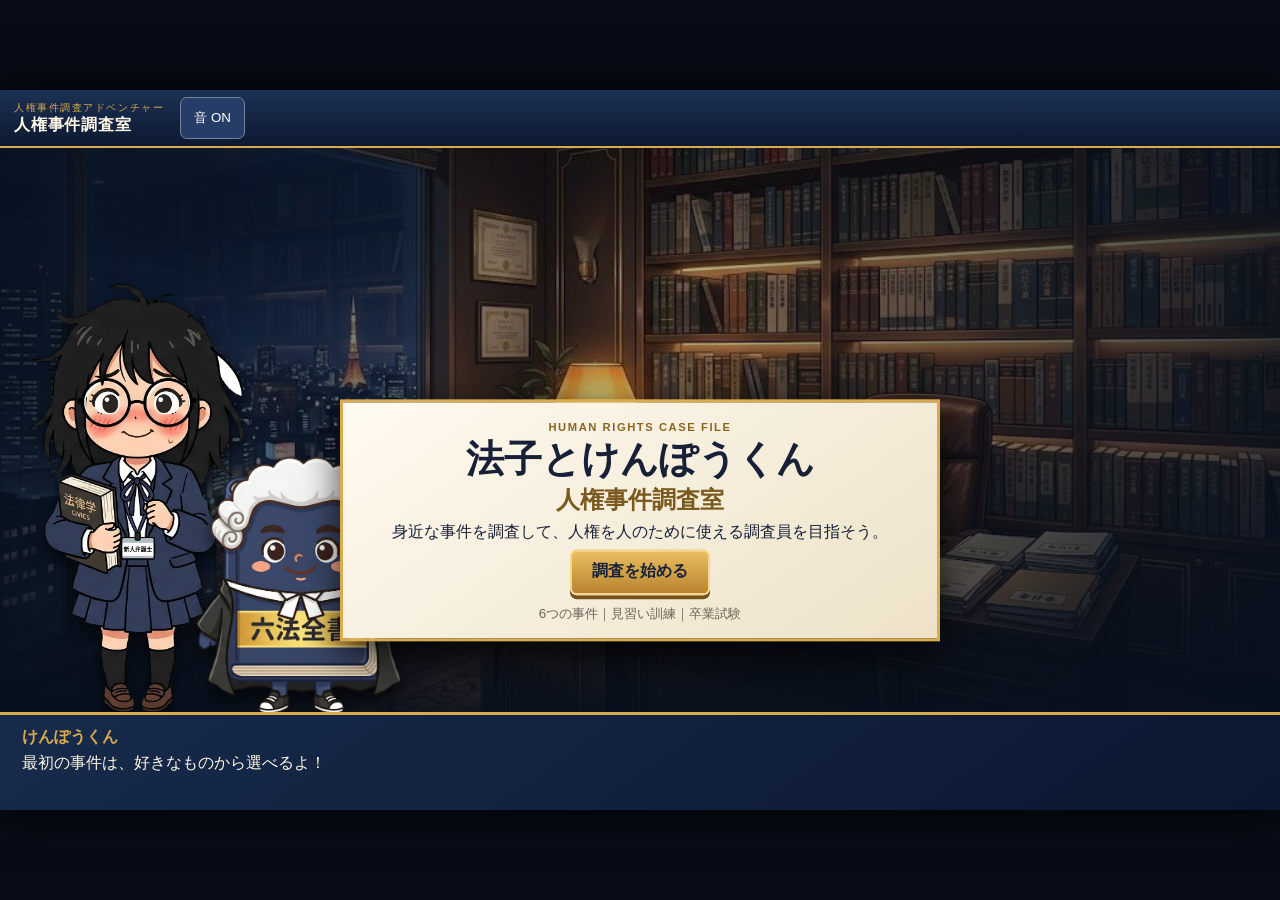
==== commit 9ae787fb: "Upgrade V2 human rights case experience" ====
--- a/app-v2/index.html
+++ b/app-v2/index.html
@@ -5,7 +5,7 @@
   <meta name="viewport" content="width=device-width,initial-scale=1,viewport-fit=cover">
   <meta name="theme-color" content="#0d1830">
   <title>法子とけんぽうくん V2｜人権事件調査室</title>
-  <link rel="stylesheet" href="preview-v4.css?v=20260929c">
+  <link rel="stylesheet" href="preview-v4.css?v=20261011b">
 </head>
 <body>
   <main class="preview-shell">
@@ -31,9 +31,9 @@
     </section>
     <footer class="dialogue" aria-live="polite"><b id="speaker">けんぽうくん</b><p id="message">すき間時間でも、好きな事件から調査できるよ！</p></footer>
   </main>
-  <script src="questions.js?v=20260929c"></script>
-  <script src="training-data.js?v=20260929c"></script>
-  <script src="audio-v4.js?v=20260929c"></script>
-  <script src="preview-v4.js?v=20260929c"></script>
+  <script src="questions.js?v=20261011b"></script>
+  <script src="training-data.js?v=20261011b"></script>
+  <script src="audio-v4.js?v=20261011b"></script>
+  <script src="preview-v4.js?v=20261011b"></script>
 </body>
 </html>
--- a/app-v2/preview-v4.css
+++ b/app-v2/preview-v4.css
@@ -4,8 +4,17 @@
 @media(max-width:900px){.preview-shell{min-height:540px}.growth{padding-left:5%;padding-right:5%}.growth-step b{display:none}.stage{bottom:92px}.dialogue{height:92px}.panel{width:68%;padding:16px}.work-panel{inset:2% 12%}.case-grid{grid-template-columns:repeat(2,1fr)}.timeline-options,.knowledge-grid,.policy-grid,.answer-grid{grid-template-columns:1fr}.character{max-height:61%}.kenpo{max-height:34%}}
 
 /* Full V4 activity screens */
-.stage[data-view="case2"] .backdrop{background-image:linear-gradient(90deg,#07101fe0,#07101f55 48%,#07101fd8),url("case02.webp")}.stage[data-view="case3"] .backdrop{background-image:linear-gradient(90deg,#07101fe0,#07101f55 48%,#07101fd8),url("case03.webp")}.stage[data-view="case4"] .backdrop{background-image:linear-gradient(90deg,#07101fe0,#07101f55 48%,#07101fd8),url("case04.webp")}.stage[data-view="case5"] .backdrop{background-image:linear-gradient(90deg,#07101fe0,#07101f55 48%,#07101fd8),url("case05.webp")}.stage[data-view="case6"] .backdrop{background-image:linear-gradient(90deg,#07101fe0,#07101f55 48%,#07101fd8),url("case06.webp")}.stage[data-view="special"] .backdrop{background-image:linear-gradient(90deg,#07101fe0,#07101f55 48%,#07101fd8),url("../images/bg/bg_courtroom.jpg")}.stage[data-view="graduation"] .backdrop{background-image:linear-gradient(90deg,#07101fe0,#07101f55 48%,#07101fd8),url("../images/bg/bg_ending.jpg")}
+.stage[data-view="case2"] .backdrop{background-image:linear-gradient(90deg,#07101fe0,#07101f55 48%,#07101fd8),url("case02.webp")}.stage[data-view="case3"] .backdrop{background-image:linear-gradient(90deg,#07101fe0,#07101f55 48%,#07101fd8),url("case03.webp")}.stage[data-view="case4"] .backdrop{background-image:linear-gradient(90deg,#07101fe0,#07101f55 48%,#07101fd8),url("case04.webp")}.stage[data-view="case5"] .backdrop{background-image:linear-gradient(90deg,#07101fe0,#07101f55 48%,#07101fd8),url("assets/case05-newsroom-bg.webp")}.stage[data-view="case6"] .backdrop{background-image:linear-gradient(90deg,#07101fe0,#07101f55 48%,#07101fd8),url("case06.webp")}.stage[data-view="special"] .backdrop{background-image:linear-gradient(90deg,#07101fe0,#07101f55 48%,#07101fd8),url("../images/bg/bg_courtroom.jpg")}.stage[data-view="graduation"] .backdrop{background-image:linear-gradient(90deg,#07101fdb,#07101f55 48%,#07101fd0),url("../images/bg/bg_ending.jpg")}
 .case-card.special-card{background:linear-gradient(135deg,#eaf4f0,#cfe6df);border-color:#4ca79d}.case-card.graduation-card{background:linear-gradient(135deg,#fff4c9,#ead18c);border-color:#d7ab4e}.case-card:disabled{filter:grayscale(.8);opacity:.58;cursor:not-allowed}.mission-bar{display:grid;grid-template-columns:1fr auto;gap:10px;align-items:center;padding:9px 11px;background:#182d52;color:#fff8e7;border:2px solid #d7ab4e}.mission-bar strong{color:#f5d78d}.rule-card,.scenario-card{margin:10px 0;padding:12px;background:#fff;border:2px solid #c7b27b}.rule-card strong,.scenario-card strong{display:block;margin-bottom:5px;color:#7a5a1e}.route-row{display:grid;grid-template-columns:1fr auto 1fr;gap:8px;align-items:center;margin:11px 0}.route-box{min-height:70px;padding:10px;background:#fff;border:2px solid #c7b27b}.route-arrow{color:#8c641e;font-size:1.5rem}.clue-scene{display:grid;grid-template-columns:repeat(2,1fr);gap:9px;min-height:150px;padding:16px;margin:10px 0;background:linear-gradient(145deg,#263b60,#111d36);border:2px solid #d7ab4e}.clue-button{padding:10px;border:2px solid #f5d78d;border-radius:24px;background:#fff8e7;color:#172037;font:inherit;cursor:pointer}.clue-button.found{background:#d8f0e9;border-color:#2d8d7e}.sequence-log{display:flex;gap:6px;flex-wrap:wrap;min-height:37px;padding:7px;background:#e7ddc6}.sequence-log span{padding:5px 8px;background:#263e67;color:#fff;border-radius:4px}.gate-list{display:grid;grid-template-columns:repeat(3,1fr);gap:8px;margin:10px 0}.gate-item{padding:10px;background:#fff;border:2px solid #c7b27b}.gate-item.checked{background:#d8f0e9;border-color:#2d8d7e}.key-grid{display:grid;grid-template-columns:repeat(3,1fr);gap:8px;margin:10px 0}.key-button{padding:11px;background:#343d50;color:#d4d8df;border:2px solid #667084;font:inherit;cursor:pointer}.key-button.on{background:#e4c267;color:#322612;border-color:#ffe2a0}.map-board{display:grid;grid-template-columns:repeat(3,1fr);gap:8px;margin:10px 0}.map-branch{min-height:66px;padding:9px;background:#fff;border:2px dashed #b8a77e}.map-branch.filled{border-style:solid;border-color:#4ca79d;background:#d8f0e9}.framework-note{font-size:.72rem;color:#61594c}.rank-label{display:inline-block;padding:5px 10px;border:1px solid #d7ab4e;background:#182d52;color:#f5d78d}.hidden{display:none!important}
 .stage[data-view="map"] .panel{width:min(760px,64%);max-height:96%;padding:12px 18px;overflow-y:auto}.stage[data-view="map"] .panel h2{margin:.1em 0}.stage[data-view="map"] .panel>p{margin:.25em 0}.stage[data-view="map"] .case-grid{gap:6px;margin-top:7px}.stage[data-view="map"] .case-card{min-height:0;padding:6px 8px;font-size:.82rem}.stage[data-view="map"] .case-card b{margin:1px 0}.stage[data-view="map"] .screen-actions{margin-top:7px}
 .stage:not([data-view="map"]):not([data-view="title"]) .panel{top:68%;width:min(590px,52%);max-height:58%;padding:13px 18px;overflow-y:auto}.stage:not([data-view="map"]):not([data-view="title"]) .panel h1{font-size:clamp(1.45rem,2.6vw,2.2rem)}.work-panel{top:auto;bottom:3%;max-height:68%;overflow-y:auto}.title-mode .growth,.title-mode #mapButton,.title-mode #resetButton{display:none}.title-mode .stage{inset:58px 0 98px}.stage[data-view="title"] .backdrop{background-image:linear-gradient(90deg,#07101fd9,#07101f35 50%,#07101fc9),url("../images/bg/bg_prologue.jpg")}.stage[data-view="title"] .character{max-height:78%}.stage[data-view="title"] .kenpo{max-height:47%}.stage[data-view="title"] .panel{top:66%;width:min(600px,50%);padding:15px 22px}.stage[data-view="title"] .panel h1{margin:.05em 0;font-size:clamp(1.8rem,3vw,2.6rem)}.stage[data-view="title"] .panel h2{margin:.1em 0;color:#7a5a1e}.stage[data-view="title"] .panel p{margin:.35em 0}.title-note{display:block;margin-top:10px;color:#6c6458}
 @media(max-width:900px){.gate-list,.key-grid,.map-board{grid-template-columns:repeat(2,1fr)}.route-row{grid-template-columns:1fr}.route-arrow{display:none}}
+
+/* V4.1 scene and completion polish */
+.graduated .noriko-marker{border-color:#ffe28a;box-shadow:0 0 0 4px #b67a18,0 0 22px #ffd765}.graduated .growth-step:last-child i{background:#f4c95d;box-shadow:0 0 18px #ffd765}
+.stage[data-view="map"] .panel{width:min(880px,76%)}.stage[data-view="map"] .case-grid{grid-template-columns:repeat(2,1fr);gap:8px}.stage[data-view="map"] .case-card{position:relative;display:flex;align-items:center;gap:8px;min-height:78px;padding:7px 9px;overflow:hidden}.case-portrait{width:60px;height:66px;flex:0 0 auto;object-fit:contain;object-position:center bottom;filter:drop-shadow(0 3px 3px #0004)}.reward-portrait{width:58px;height:58px}.case-copy{display:block;min-width:0}.case-copy>b,.case-copy>q,.case-copy>em,.case-copy>.meta{display:block}.case-copy q{display:-webkit-box;font-size:.72rem;line-height:1.2;color:#3f4657;overflow:hidden;-webkit-line-clamp:2;-webkit-box-orient:vertical}.case-copy em{margin-top:2px;font-size:.66rem;font-style:normal;color:#7a5a1e}.completion-seal{position:absolute;z-index:3;right:5px;top:5px;padding:3px 6px;border:3px double #a52b2b;border-radius:4px;background:#fff8e7e8;color:#a52b2b;font:800 .72rem serif;letter-spacing:.08em;transform:rotate(-8deg);box-shadow:0 2px 5px #0003}.training-seal{color:#1e756c;border-color:#1e756c}.graduation-seal{color:#8a5a08;border-color:#b68119}
+.arrival-card{position:absolute;left:50%;bottom:4%;width:min(620px,49%);transform:translateX(-50%);padding:14px 18px;text-align:center;background:linear-gradient(150deg,#122847f2,#081428f5);border:3px double #f0ca73;color:#fff8e7;box-shadow:0 15px 40px #000c;animation:arrivalCard .45s ease both}.arrival-alert{display:inline-block;margin:0;padding:4px 10px;background:#9d2727;color:#fff;font-weight:900;letter-spacing:.16em}.arrival-card h1{margin:.28em 0;font:800 clamp(1.25rem,2.5vw,2rem)/1.1 serif}.arrival-bubble{margin:7px 0;padding:9px 12px;border-radius:12px;background:#fffaf0;color:#172037;text-align:left}.arrival-bubble b{display:block;color:#8a5b14}.arrival-bubble q{font-weight:700}.arrival-mission{margin:7px 0;color:#f5d78d;font-size:.82rem}.stage[data-phase="arrival"] .client{animation:clientEntrance .7s cubic-bezier(.2,1.25,.45,1) both}.stage[data-phase="arrival"] .noriko{animation:norikoReact .7s .25s ease both}@keyframes clientEntrance{from{opacity:0;transform:translateX(80px)}to{opacity:1;transform:none}}@keyframes norikoReact{0%,100%{transform:none}45%{transform:translateY(-12px) rotate(-2deg)}}@keyframes arrivalCard{from{opacity:0;transform:translate(-50%,25px) scale(.96)}to{opacity:1;transform:translate(-50%,0) scale(1)}}
+.stage:not([data-view="map"]):not([data-view="title"]) .panel.incident{top:auto;bottom:3%;width:min(610px,48%);max-height:51%;background:linear-gradient(145deg,#152a4df0,#071426f4);color:#fff8e7;border:4px double #f0ca73;text-align:left}.panel.incident h1{color:#f5d78d}.panel.incident .eyebrow{color:#f2ca70}.panel.result{background:linear-gradient(145deg,#fffaf0,#f1dfb9);border-style:double;border-width:5px}.work-panel{left:50%;right:auto;width:min(720px,58%);transform:translateX(-50%);padding:14px 18px}.work-panel.knowledge{background:linear-gradient(100deg,#f9f1dc,#fffaf0 48%,#efe2c3);border-color:#b78c3c;box-shadow:0 14px 36px #000b,inset 18px 0 0 #e2d1a9}.work-panel.knowledge:before{content:"見習いノート";display:inline-block;margin-bottom:5px;padding:3px 8px;background:#263e67;color:#fff;font-size:.68rem;letter-spacing:.1em}.work-panel.investigation{border-width:4px;border-style:double}.work-panel.investigation-1{border-color:#9a2f38;background:linear-gradient(145deg,#fff8e8,#ead9ba)}.work-panel.investigation-2{border-color:#44735d;background:linear-gradient(145deg,#f7f1d9,#dce9db)}.work-panel.investigation-3{border-color:#2f8d83;background:linear-gradient(145deg,#f7fbec,#d8efe7)}.work-panel.investigation-4{border-color:#6170bb;background:linear-gradient(145deg,#f5f1ff,#dce3f8)}.work-panel.investigation-5{border-color:#9a7131;background:linear-gradient(145deg,#fff8e6,#ead6ae)}.work-panel.investigation-6{border-color:#3c8e91;background:linear-gradient(145deg,#f5ffff,#d9efed)}.work-panel.judgment{background:linear-gradient(145deg,#28364b,#121d2d);color:#fff8e7;border:4px double #e2bf6e}.work-panel.judgment .feedback{color:#172037}.work-panel.judgment h2{color:#f5d78d}.newspaper-progress{display:grid;grid-template-columns:1.4fr repeat(3,1fr);gap:5px;margin:8px 0;padding:8px;background:#f2e8ca;border:3px double #765b2c;font-family:serif}.newspaper-progress>b{font-size:.82rem}.newspaper-progress span{padding:4px;background:#fffaf0;border:1px solid #b9a477;font-size:.7rem}.newspaper-progress span.filled{background:#d8f0e9;color:#1e655d;font-weight:800}
+.graduation-ending{position:absolute;inset:0;text-align:center;color:#fff8e7;background:#07101f55}.ending-kicker{margin:4px 0 0;color:#f5d78d;font-weight:900;letter-spacing:.17em}.graduation-ending h1{margin:2px 0;font:800 clamp(1.25rem,2.3vw,2rem) serif;text-shadow:0 3px 8px #000}.ending-map{position:absolute;left:50%;top:10%;width:min(830px,72%);aspect-ratio:16/9;transform:translateX(-50%);background:url("assets/graduation-rights-map-bg.webp") center/contain no-repeat;filter:drop-shadow(0 12px 18px #000a)}.rights-keyword{position:absolute;width:19%;padding:6px 5px;border:2px solid #ffdf87;border-radius:999px;background:#152a4dec;color:#fff8e7;font-weight:900;font-size:clamp(.58rem,1.15vw,.88rem);opacity:0;transform:translate(-50%,-50%) scale(.3);box-shadow:0 0 0 #ffd76a;transition:.42s cubic-bezier(.2,1.45,.4,1)}.rights-keyword.visible{opacity:1;transform:translate(-50%,-50%) scale(1);box-shadow:0 0 20px #ffd76aaa}.keyword-1{left:37%;top:33%}.keyword-2{left:50%;top:24%}.keyword-3{left:63%;top:33%}.keyword-4{left:37%;top:51%}.keyword-5{left:63%;top:51%}.keyword-6{left:50%;top:58%}.skip-ending{position:absolute;right:14px;bottom:12px;z-index:4}.graduation-award{position:absolute;left:50%;top:50%;width:min(620px,58%);transform:translate(-50%,-50%);padding:15px 20px;text-align:center;background:linear-gradient(145deg,#fffaf0f4,#ead9baf4);color:#172037;border:5px double #d7ab4e;box-shadow:0 16px 50px #000d;animation:awardIn .65s ease both}.graduation-award img{width:min(170px,28%);filter:drop-shadow(0 8px 9px #0006)}.graduation-award h1{margin:.05em 0;color:#76500e;font:800 clamp(1.45rem,2.8vw,2.4rem) serif}.graduation-award p{margin:.35em 0}@keyframes awardIn{from{opacity:0;transform:translate(-50%,-42%) scale(.82)}to{opacity:1;transform:translate(-50%,-50%) scale(1)}}
+@media(min-width:901px) and (max-width:1100px){.stage[data-view="map"] .panel{width:88%;padding:9px 13px}.stage[data-view="map"] .panel>p{margin:3px 0}.stage[data-view="map"] .case-grid{grid-template-columns:repeat(3,1fr);gap:5px}.stage[data-view="map"] .case-card{min-height:68px;padding:5px}.stage[data-view="map"] .case-portrait{width:43px;height:54px}.stage[data-view="map"] .case-copy small,.stage[data-view="map"] .case-copy q,.stage[data-view="map"] .case-copy .meta{font-size:.68rem}}
+@media(max-width:900px){.stage[data-view="map"] .panel{width:84%}.stage[data-view="map"] .case-grid{grid-template-columns:1fr}.case-portrait{width:44px;height:53px}.arrival-card{width:62%}.work-panel{width:68%}.graduation-award{width:68%}.ending-map{width:82%}.newspaper-progress{grid-template-columns:1fr 1fr}}@media(prefers-reduced-motion:reduce){.stage[data-phase="arrival"] .client,.stage[data-phase="arrival"] .noriko,.arrival-card,.graduation-award{animation:none}.rights-keyword{transition:none}}
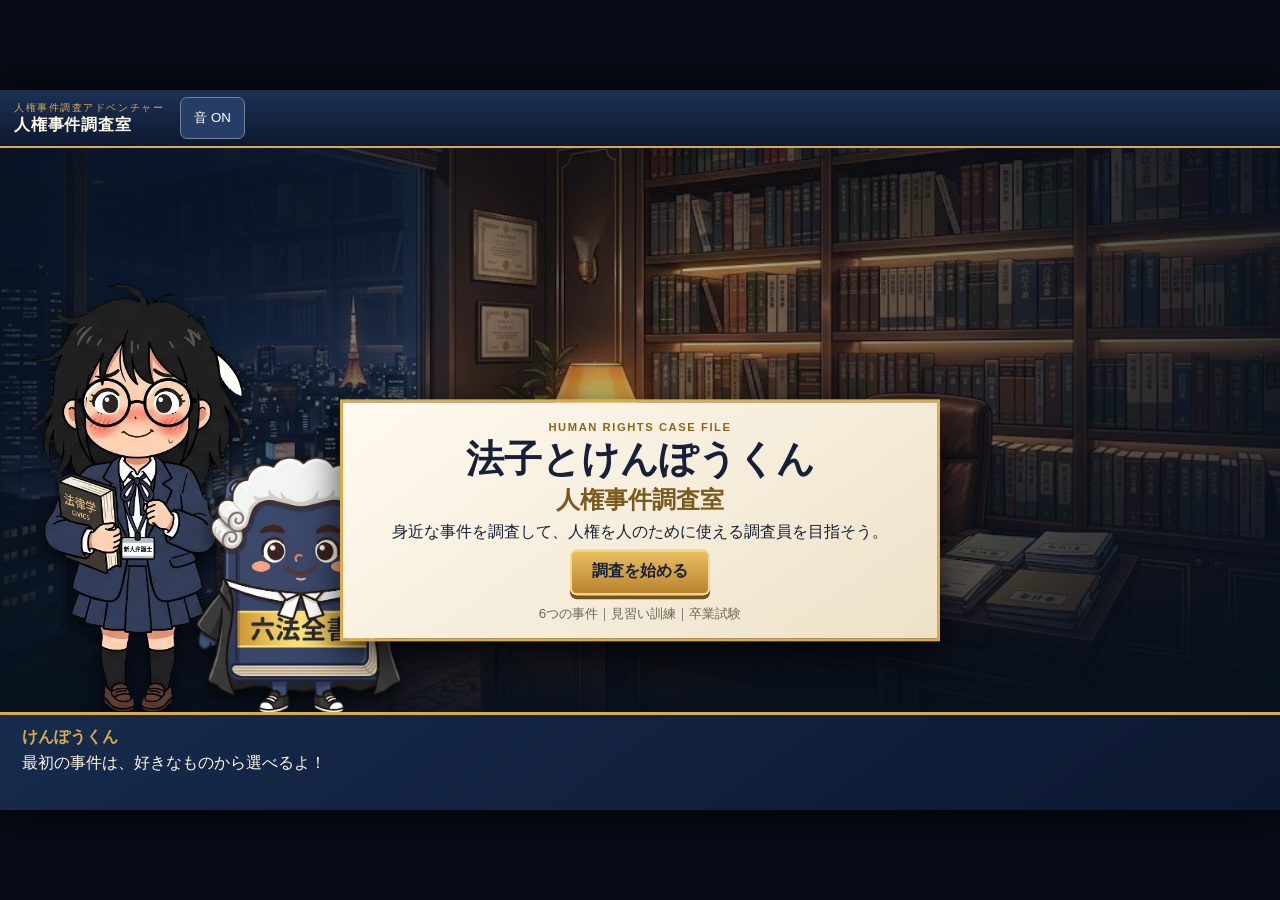
==== commit 28ed8e95: "Keep case completion actions visible" ====
--- a/app-v2/index.html
+++ b/app-v2/index.html
@@ -5,7 +5,7 @@
   <meta name="viewport" content="width=device-width,initial-scale=1,viewport-fit=cover">
   <meta name="theme-color" content="#0d1830">
   <title>法子とけんぽうくん V2｜人権事件調査室</title>
-  <link rel="stylesheet" href="preview-v4.css?v=20261011b">
+  <link rel="stylesheet" href="preview-v4.css?v=20261011d">
 </head>
 <body>
   <main class="preview-shell">
@@ -31,9 +31,9 @@
     </section>
     <footer class="dialogue" aria-live="polite"><b id="speaker">けんぽうくん</b><p id="message">すき間時間でも、好きな事件から調査できるよ！</p></footer>
   </main>
-  <script src="questions.js?v=20261011b"></script>
-  <script src="training-data.js?v=20261011b"></script>
-  <script src="audio-v4.js?v=20261011b"></script>
-  <script src="preview-v4.js?v=20261011b"></script>
+  <script src="questions.js?v=20261011d"></script>
+  <script src="training-data.js?v=20261011d"></script>
+  <script src="audio-v4.js?v=20261011d"></script>
+  <script src="preview-v4.js?v=20261011d"></script>
 </body>
 </html>
--- a/app-v2/preview-v4.css
+++ b/app-v2/preview-v4.css
@@ -15,6 +15,7 @@
 .stage[data-view="map"] .panel{width:min(880px,76%)}.stage[data-view="map"] .case-grid{grid-template-columns:repeat(2,1fr);gap:8px}.stage[data-view="map"] .case-card{position:relative;display:flex;align-items:center;gap:8px;min-height:78px;padding:7px 9px;overflow:hidden}.case-portrait{width:60px;height:66px;flex:0 0 auto;object-fit:contain;object-position:center bottom;filter:drop-shadow(0 3px 3px #0004)}.reward-portrait{width:58px;height:58px}.case-copy{display:block;min-width:0}.case-copy>b,.case-copy>q,.case-copy>em,.case-copy>.meta{display:block}.case-copy q{display:-webkit-box;font-size:.72rem;line-height:1.2;color:#3f4657;overflow:hidden;-webkit-line-clamp:2;-webkit-box-orient:vertical}.case-copy em{margin-top:2px;font-size:.66rem;font-style:normal;color:#7a5a1e}.completion-seal{position:absolute;z-index:3;right:5px;top:5px;padding:3px 6px;border:3px double #a52b2b;border-radius:4px;background:#fff8e7e8;color:#a52b2b;font:800 .72rem serif;letter-spacing:.08em;transform:rotate(-8deg);box-shadow:0 2px 5px #0003}.training-seal{color:#1e756c;border-color:#1e756c}.graduation-seal{color:#8a5a08;border-color:#b68119}
 .arrival-card{position:absolute;left:50%;bottom:4%;width:min(620px,49%);transform:translateX(-50%);padding:14px 18px;text-align:center;background:linear-gradient(150deg,#122847f2,#081428f5);border:3px double #f0ca73;color:#fff8e7;box-shadow:0 15px 40px #000c;animation:arrivalCard .45s ease both}.arrival-alert{display:inline-block;margin:0;padding:4px 10px;background:#9d2727;color:#fff;font-weight:900;letter-spacing:.16em}.arrival-card h1{margin:.28em 0;font:800 clamp(1.25rem,2.5vw,2rem)/1.1 serif}.arrival-bubble{margin:7px 0;padding:9px 12px;border-radius:12px;background:#fffaf0;color:#172037;text-align:left}.arrival-bubble b{display:block;color:#8a5b14}.arrival-bubble q{font-weight:700}.arrival-mission{margin:7px 0;color:#f5d78d;font-size:.82rem}.stage[data-phase="arrival"] .client{animation:clientEntrance .7s cubic-bezier(.2,1.25,.45,1) both}.stage[data-phase="arrival"] .noriko{animation:norikoReact .7s .25s ease both}@keyframes clientEntrance{from{opacity:0;transform:translateX(80px)}to{opacity:1;transform:none}}@keyframes norikoReact{0%,100%{transform:none}45%{transform:translateY(-12px) rotate(-2deg)}}@keyframes arrivalCard{from{opacity:0;transform:translate(-50%,25px) scale(.96)}to{opacity:1;transform:translate(-50%,0) scale(1)}}
 .stage:not([data-view="map"]):not([data-view="title"]) .panel.incident{top:auto;bottom:3%;width:min(610px,48%);max-height:51%;background:linear-gradient(145deg,#152a4df0,#071426f4);color:#fff8e7;border:4px double #f0ca73;text-align:left}.panel.incident h1{color:#f5d78d}.panel.incident .eyebrow{color:#f2ca70}.panel.result{background:linear-gradient(145deg,#fffaf0,#f1dfb9);border-style:double;border-width:5px}.work-panel{left:50%;right:auto;width:min(720px,58%);transform:translateX(-50%);padding:14px 18px}.work-panel.knowledge{background:linear-gradient(100deg,#f9f1dc,#fffaf0 48%,#efe2c3);border-color:#b78c3c;box-shadow:0 14px 36px #000b,inset 18px 0 0 #e2d1a9}.work-panel.knowledge:before{content:"見習いノート";display:inline-block;margin-bottom:5px;padding:3px 8px;background:#263e67;color:#fff;font-size:.68rem;letter-spacing:.1em}.work-panel.investigation{border-width:4px;border-style:double}.work-panel.investigation-1{border-color:#9a2f38;background:linear-gradient(145deg,#fff8e8,#ead9ba)}.work-panel.investigation-2{border-color:#44735d;background:linear-gradient(145deg,#f7f1d9,#dce9db)}.work-panel.investigation-3{border-color:#2f8d83;background:linear-gradient(145deg,#f7fbec,#d8efe7)}.work-panel.investigation-4{border-color:#6170bb;background:linear-gradient(145deg,#f5f1ff,#dce3f8)}.work-panel.investigation-5{border-color:#9a7131;background:linear-gradient(145deg,#fff8e6,#ead6ae)}.work-panel.investigation-6{border-color:#3c8e91;background:linear-gradient(145deg,#f5ffff,#d9efed)}.work-panel.judgment{background:linear-gradient(145deg,#28364b,#121d2d);color:#fff8e7;border:4px double #e2bf6e}.work-panel.judgment .feedback{color:#172037}.work-panel.judgment h2{color:#f5d78d}.newspaper-progress{display:grid;grid-template-columns:1.4fr repeat(3,1fr);gap:5px;margin:8px 0;padding:8px;background:#f2e8ca;border:3px double #765b2c;font-family:serif}.newspaper-progress>b{font-size:.82rem}.newspaper-progress span{padding:4px;background:#fffaf0;border:1px solid #b9a477;font-size:.7rem}.newspaper-progress span.filled{background:#d8f0e9;color:#1e655d;font-weight:800}
+.panel.result-layout{display:flex;flex-direction:column;overflow:hidden!important}.panel.result-layout .result-scroll{min-height:0;overflow-y:auto}.panel.result-layout>.screen-actions{flex:0 0 auto;margin-top:7px;padding-top:7px;border-top:1px solid #c7b27b}
 .graduation-ending{position:absolute;inset:0;text-align:center;color:#fff8e7;background:#07101f55}.ending-kicker{margin:4px 0 0;color:#f5d78d;font-weight:900;letter-spacing:.17em}.graduation-ending h1{margin:2px 0;font:800 clamp(1.25rem,2.3vw,2rem) serif;text-shadow:0 3px 8px #000}.ending-map{position:absolute;left:50%;top:10%;width:min(830px,72%);aspect-ratio:16/9;transform:translateX(-50%);background:url("assets/graduation-rights-map-bg.webp") center/contain no-repeat;filter:drop-shadow(0 12px 18px #000a)}.rights-keyword{position:absolute;width:19%;padding:6px 5px;border:2px solid #ffdf87;border-radius:999px;background:#152a4dec;color:#fff8e7;font-weight:900;font-size:clamp(.58rem,1.15vw,.88rem);opacity:0;transform:translate(-50%,-50%) scale(.3);box-shadow:0 0 0 #ffd76a;transition:.42s cubic-bezier(.2,1.45,.4,1)}.rights-keyword.visible{opacity:1;transform:translate(-50%,-50%) scale(1);box-shadow:0 0 20px #ffd76aaa}.keyword-1{left:37%;top:33%}.keyword-2{left:50%;top:24%}.keyword-3{left:63%;top:33%}.keyword-4{left:37%;top:51%}.keyword-5{left:63%;top:51%}.keyword-6{left:50%;top:58%}.skip-ending{position:absolute;right:14px;bottom:12px;z-index:4}.graduation-award{position:absolute;left:50%;top:50%;width:min(620px,58%);transform:translate(-50%,-50%);padding:15px 20px;text-align:center;background:linear-gradient(145deg,#fffaf0f4,#ead9baf4);color:#172037;border:5px double #d7ab4e;box-shadow:0 16px 50px #000d;animation:awardIn .65s ease both}.graduation-award img{width:min(170px,28%);filter:drop-shadow(0 8px 9px #0006)}.graduation-award h1{margin:.05em 0;color:#76500e;font:800 clamp(1.45rem,2.8vw,2.4rem) serif}.graduation-award p{margin:.35em 0}@keyframes awardIn{from{opacity:0;transform:translate(-50%,-42%) scale(.82)}to{opacity:1;transform:translate(-50%,-50%) scale(1)}}
 @media(min-width:901px) and (max-width:1100px){.stage[data-view="map"] .panel{width:88%;padding:9px 13px}.stage[data-view="map"] .panel>p{margin:3px 0}.stage[data-view="map"] .case-grid{grid-template-columns:repeat(3,1fr);gap:5px}.stage[data-view="map"] .case-card{min-height:68px;padding:5px}.stage[data-view="map"] .case-portrait{width:43px;height:54px}.stage[data-view="map"] .case-copy small,.stage[data-view="map"] .case-copy q,.stage[data-view="map"] .case-copy .meta{font-size:.68rem}}
 @media(max-width:900px){.stage[data-view="map"] .panel{width:84%}.stage[data-view="map"] .case-grid{grid-template-columns:1fr}.case-portrait{width:44px;height:53px}.arrival-card{width:62%}.work-panel{width:68%}.graduation-award{width:68%}.ending-map{width:82%}.newspaper-progress{grid-template-columns:1fr 1fr}}@media(prefers-reduced-motion:reduce){.stage[data-phase="arrival"] .client,.stage[data-phase="arrival"] .noriko,.arrival-card,.graduation-award{animation:none}.rights-keyword{transition:none}}
